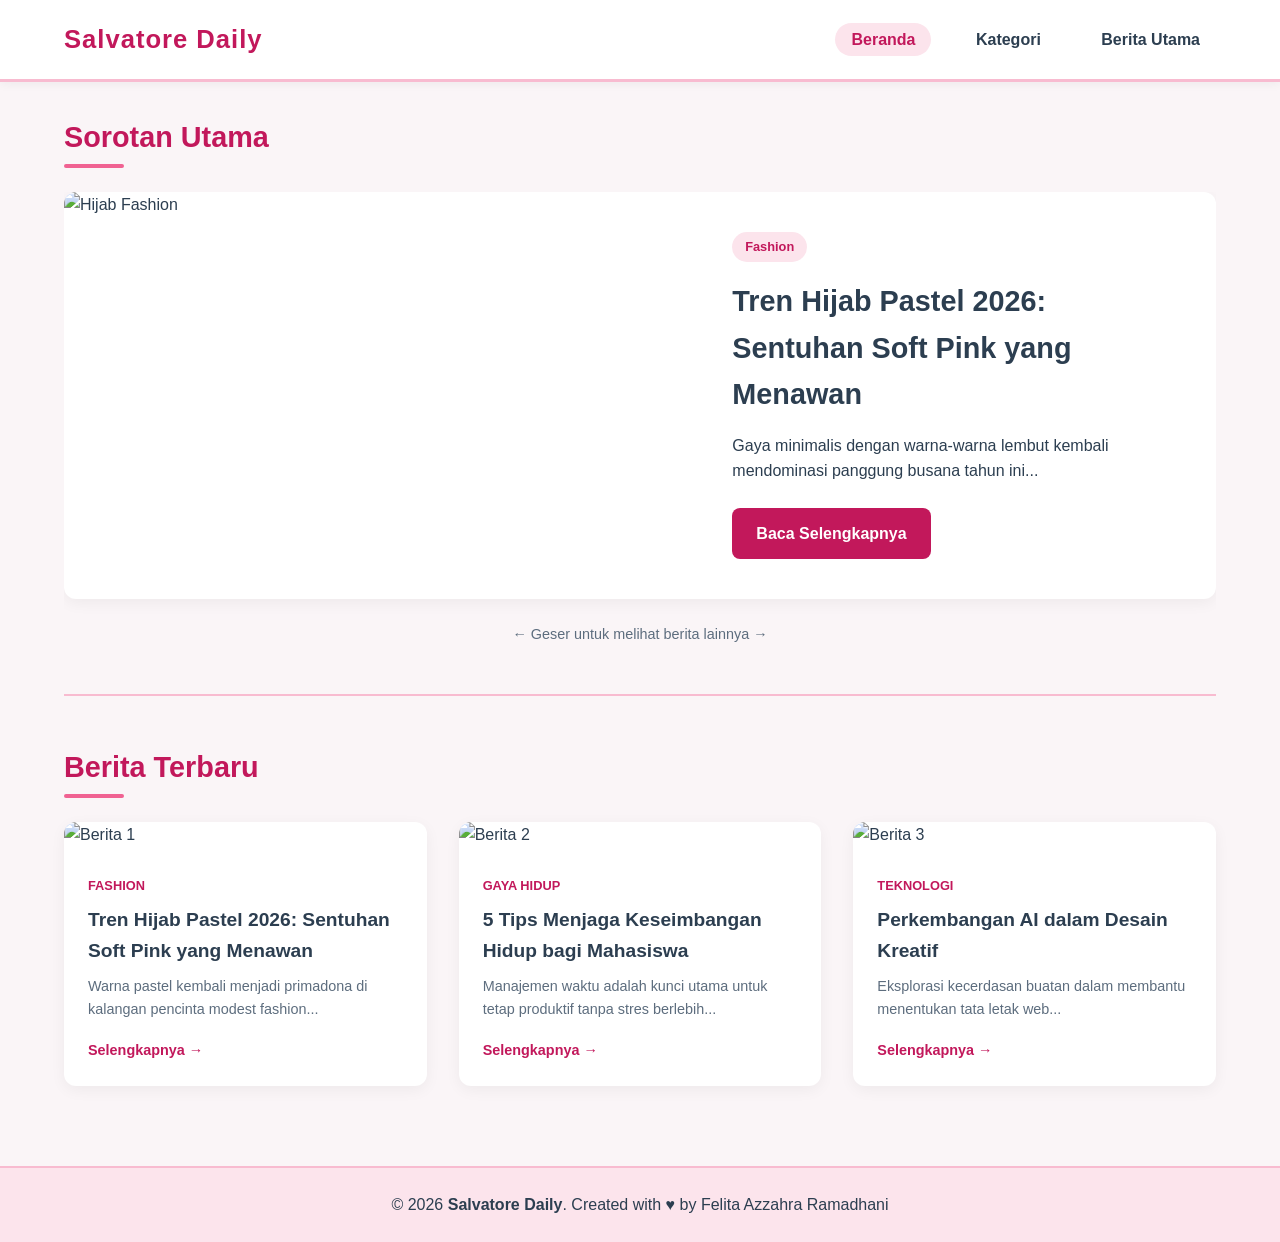
==== index.html @ 707fa386 "Initial commit Salvatore Daily" ====
<!DOCTYPE html>
<html lang="id">
<head>
    <meta charset="UTF-8">
    <meta name="viewport" content="width=device-width, initial-scale=1.0">
    <title>Salvatore Daily - Berita Terkini & Informatif</title>
    <link rel="stylesheet" href="css/style.css">
</head>
<body>

    <header>
        <div class="logo">Salvatore Daily</div>
        <nav>
            <a href="index.html" class="active">Beranda</a>
            <a href="kategori.html">Kategori</a>
            <a href="detail.html">Berita Utama</a>
        </nav>
    </header>

    <main class="container">
        <section class="slider-container">
            <h2 class="section-title">Sorotan Utama</h2>
            <div class="news-slider">
                <div class="slide-card">
                    <img src="https://images.unsplash.com/photo-1513094735237-8f2714d57c13?q=80&w=800" alt="Hijab Fashion">
                    <div class="slide-info">
                        <span class="badge">Fashion</span>
                        <h3>Tren Hijab Pastel 2026: Sentuhan Soft Pink yang Menawan</h3>
                        <p>Gaya minimalis dengan warna-warna lembut kembali mendominasi panggung busana tahun ini...</p>
                        <a href="detail.html" class="btn-read">Baca Selengkapnya</a>
                    </div>
                </div>
                <div class="slide-card">
                    <img src="https://images.unsplash.com/photo-1490645935967-10de6ba17061?q=80&w=800" alt="Gaya Hidup">
                    <div class="slide-info">
                        <span class="badge">Gaya Hidup</span>
                        <h3>5 Tips Menjaga Keseimbangan Hidup bagi Mahasiswa Aktif</h3>
                        <p>Mengatur waktu kuliah dan hobi memang menantang, simak tips praktisnya di sini...</p>
                        <a href="detail.html" class="btn-read">Baca Selengkapnya</a>
                    </div>
                </div>
                <div class="slide-card">
                    <img src="https://images.unsplash.com/photo-1516321318423-f06f85e504b3?q=80&w=800" alt="Teknologi">
                    <div class="slide-info">
                        <span class="badge">Teknologi</span>
                        <h3>Perkembangan AI yang Semakin Mempermudah Desainer UI/UX</h3>
                        <p>Bagaimana teknologi masa kini membantu mempermudah pemilihan palet warna estetis...</p>
                        <a href="detail.html" class="btn-read">Baca Selengkapnya</a>
                    </div>
                </div>
            </div>
            <div class="slider-instruction">← Geser untuk melihat berita lainnya →</div>
        </section>

        <hr class="divider">

        <section class="latest-news">
            <h2 class="section-title">Berita Terbaru</h2>
            <div class="news-grid">
                <div class="news-card">
                    <img src="https://images.unsplash.com/photo-1513094735237-8f2714d57c13?q=80&w=500" alt="Berita 1">
                    <div class="card-body">
                        <span class="card-badge">Fashion</span>
                        <h4>Tren Hijab Pastel 2026: Sentuhan Soft Pink yang Menawan</h4>
                        <p>Warna pastel kembali menjadi primadona di kalangan pencinta modest fashion...</p>
                        <a href="detail.html" class="card-link">Selengkapnya →</a>
                    </div>
                </div>
                <div class="news-card">
                    <img src="https://images.unsplash.com/photo-1490645935967-10de6ba17061?q=80&w=500" alt="Berita 2">
                    <div class="card-body">
                        <span class="card-badge">Gaya Hidup</span>
                        <h4>5 Tips Menjaga Keseimbangan Hidup bagi Mahasiswa</h4>
                        <p>Manajemen waktu adalah kunci utama untuk tetap produktif tanpa stres berlebih...</p>
                        <a href="detail.html" class="card-link">Selengkapnya →</a>
                    </div>
                </div>
                <div class="news-card">
                    <img src="https://images.unsplash.com/photo-1516321318423-f06f85e504b3?q=80&w=500" alt="Berita 3">
                    <div class="card-body">
                        <span class="card-badge">Teknologi</span>
                        <h4>Perkembangan AI dalam Desain Kreatif</h4>
                        <p>Eksplorasi kecerdasan buatan dalam membantu menentukan tata letak web...</p>
                        <a href="detail.html" class="card-link">Selengkapnya →</a>
                    </div>
                </div>
            </div>
        </section>
    </main>

    <footer>
        <p>&copy; 2026 <strong>Salvatore Daily</strong>. Created with ♥ by Felita Azzahra Ramadhani</p>
    </footer>

</body>
</html>
---- css/style.css ----
/* --- Root Variables & Reset --- */
:root {
    --pink-light: #FCE4EC;
    --pink-medium: #F8BBD0;
    --pink-dark: #F06292;
    --pink-deep: #C2185B;
    --text-dark: #2C3E50;
    --text-muted: #5D6D7E;
    --white: #FFFFFF;
    --transition: all 0.3s ease;
}

* {
    margin: 0;
    padding: 0;
    box-sizing: border-box;
}

body {
    font-family: 'Segoe UI', Tahoma, Geneva, Verdana, sans-serif;
    color: var(--text-dark);
    background-color: #FAF5F7;
    line-height: 1.6;
}

/* --- Header & Nav --- */
header {
    background-color: var(--white);
    padding: 1.2rem 5%;
    display: flex;
    justify-content: space-between;
    align-items: center;
    border-bottom: 3px solid var(--pink-medium);
    position: sticky;
    top: 0;
    z-index: 1000;
    box-shadow: 0 2px 10px rgba(0,0,0,0.05);
}

.logo {
    font-size: 1.6rem;
    font-weight: 800;
    color: var(--pink-deep);
    letter-spacing: 1px;
}

nav a {
    text-decoration: none;
    color: var(--text-dark);
    font-weight: 600;
    margin-left: 1.5rem;
    padding: 0.5rem 1rem;
    border-radius: 20px;
    transition: var(--transition);
}

nav a:hover, nav a.active {
    background-color: var(--pink-light);
    color: var(--pink-deep);
}

/* --- Layout Container --- */
.container {
    width: 90%;
    max-width: 1200px;
    margin: 0 auto;
    padding: 2rem 0;
}

.section-title {
    font-size: 1.8rem;
    color: var(--pink-deep);
    margin-bottom: 1.5rem;
    position: relative;
    padding-bottom: 0.5rem;
}

.section-title::after {
    content: '';
    position: absolute;
    bottom: 0;
    left: 0;
    width: 60px;
    height: 4px;
    background-color: var(--pink-dark);
    border-radius: 2px;
}

hr.divider {
    border: none;
    height: 2px;
    background-color: var(--pink-medium);
    margin: 3rem 0;
}

/* --- News Slider (Scroll Snap - Bisa Digeser) --- */
.slider-container {
    margin-bottom: 1.5rem;
}

.news-slider {
    display: flex;
    gap: 1.5rem;
    overflow-x: auto;
    scroll-snap-type: x mandatory;
    scroll-behavior: smooth;
    padding-bottom: 1rem;
}

/* Menyembunyikan default scrollbar di browser modern */
.news-slider::-webkit-scrollbar {
    height: 8px;
}
.news-slider::-webkit-scrollbar-track {
    background: var(--pink-light);
    border-radius: 10px;
}
.news-slider::-webkit-scrollbar-thumb {
    background: var(--pink-dark);
    border-radius: 10px;
}

.slide-card {
    flex: 0 0 100%;
    scroll-snap-align: start;
    background-color: var(--white);
    border-radius: 12px;
    overflow: hidden;
    box-shadow: 0 4px 15px rgba(0,0,0,0.05);
    display: grid;
    grid-template-columns: 1.2fr 1fr;
}

@media (max-width: 768px) {
    .slide-card {
        grid-template-columns: 1fr;
    }
}

.slide-card img {
    width: 100%;
    height: 100%;
    object-fit: cover;
    min-height: 250px;
}

.slide-info {
    padding: 2.5rem;
    display: flex;
    flex-direction: column;
    justify-content: center;
}

.slide-info h3 {
    font-size: 1.8rem;
    margin: 1rem 0;
    color: var(--text-dark);
}

.badge {
    background-color: var(--pink-light);
    color: var(--pink-deep);
    padding: 0.3rem 0.8rem;
    border-radius: 20px;
    font-size: 0.8rem;
    font-weight: bold;
    align-self: flex-start;
}

.btn-read {
    margin-top: 1.5rem;
    padding: 0.8rem 1.5rem;
    background-color: var(--pink-deep);
    color: var(--white);
    text-decoration: none;
    font-weight: bold;
    border-radius: 8px;
    align-self: flex-start;
    transition: var(--transition);
}

.btn-read:hover {
    background-color: var(--pink-dark);
    transform: translateY(-2px);
}

.slider-instruction {
    text-align: center;
    color: var(--text-muted);
    font-size: 0.9rem;
    margin-top: 0.5rem;
}

/* --- News Grid --- */
.news-grid {
    display: grid;
    grid-template-columns: repeat(auto-fit, minmax(300px, 1fr));
    gap: 2rem;
}

.news-card {
    background-color: var(--white);
    border-radius: 12px;
    overflow: hidden;
    box-shadow: 0 4px 15px rgba(0,0,0,0.05);
    transition: var(--transition);
}

.news-card:hover {
    transform: translateY(-5px);
    box-shadow: 0 8px 25px rgba(240, 98, 146, 0.2);
}

.news-card img {
    width: 100%;
    height: 200px;
    object-fit: cover;
}

.card-body {
    padding: 1.5rem;
}

.card-badge {
    color: var(--pink-deep);
    font-weight: bold;
    font-size: 0.8rem;
    text-transform: uppercase;
}

.card-body h4 {
    margin: 0.5rem 0;
    font-size: 1.2rem;
    color: var(--text-dark);
}

.card-body p {
    color: var(--text-muted);
    font-size: 0.9rem;
    margin-bottom: 1rem;
}

.card-link {
    text-decoration: none;
    color: var(--pink-deep);
    font-weight: bold;
    font-size: 0.9rem;
}

/* --- Category Page Grid --- */
.category-grid {
    display: grid;
    grid-template-columns: repeat(auto-fit, minmax(300px, 1fr));
    gap: 2rem;
    margin-top: 1rem;
}

.category-card {
    background-size: cover;
    background-position: center;
    height: 250px;
    border-radius: 12px;
    padding: 2rem;
    display: flex;
    flex-direction: column;
    justify-content: flex-end;
    color: #1A0D10;
    box-shadow: 0 4px 15px rgba(0,0,0,0.1);
}

.category-card h3 {
    font-size: 1.6rem;
    margin-bottom: 0.5rem;
    font-weight: 800;
}

.category-card p {
    font-size: 0.95rem;
    margin-bottom: 1rem;
    font-weight: 500;
}

.btn-cat {
    padding: 0.5rem 1.2rem;
    background-color: var(--pink-deep);
    color: var(--white);
    text-decoration: none;
    border-radius: 20px;
    font-size: 0.85rem;
    font-weight: bold;
    align-self: flex-start;
    transition: var(--transition);
}

.btn-cat:hover {
    background-color: var(--text-dark);
}

/* --- Detail Layout (Grid Samping) --- */
.detail-layout {
    display: grid;
    grid-template-columns: 2.5fr 1fr;
    gap: 3rem;
}

@media (max-width: 900px) {
    .detail-layout {
        grid-template-columns: 1fr;
    }
}

.main-article h1 {
    font-size: 2.5rem;
    margin: 0.8rem 0;
    line-height: 1.2;
}

.meta-author {
    color: var(--text-muted);
    font-size: 0.9rem;
    margin-bottom: 1.5rem;
}

.featured-image {
    width: 100%;
    border-radius: 12px;
    margin-bottom: 1.5rem;
}

.main-article p {
    font-size: 1.1rem;
    margin-bottom: 1.2rem;
    color: #34495E;
}

blockquote {
    border-left: 5px solid var(--pink-dark);
    padding-left: 1.5rem;
    font-style: italic;
    font-size: 1.2rem;
    color: var(--pink-deep);
    margin: 2rem 0;
    background-color: var(--pink-light);
    padding: 1rem 1.5rem;
    border-radius: 0 10px 10px 0;
}

/* --- Sidebar --- */
.sidebar {
    background-color: var(--white);
    padding: 1.5rem;
    border-radius: 12px;
    border: 1px solid var(--pink-medium);
    align-self: start;
}

.sidebar h3 {
    color: var(--pink-deep);
    margin-bottom: 1.2rem;
    border-bottom: 2px solid var(--pink-light);
    padding-bottom: 0.5rem;
}

.sidebar-item {
    display: flex;
    gap: 1rem;
    margin-bottom: 1.2rem;
}

.sidebar-item img {
    width: 65px;
    height: 65px;
    object-fit: cover;
    border-radius: 8px;
}

.sidebar-item h5 a {
    text-decoration: none;
    color: var(--text-dark);
    font-size: 0.95rem;
    transition: var(--transition);
}

.sidebar-item h5 a:hover {
    color: var(--pink-dark);
}

.sidebar-item span {
    font-size: 0.75rem;
    color: var(--pink-deep);
    font-weight: bold;
}

/* --- Footer --- */
footer {
    background-color: var(--pink-light);
    text-align: center;
    padding: 1.5rem;
    color: var(--text-dark);
    border-top: 2px solid var(--pink-medium);
    margin-top: 3rem;
}
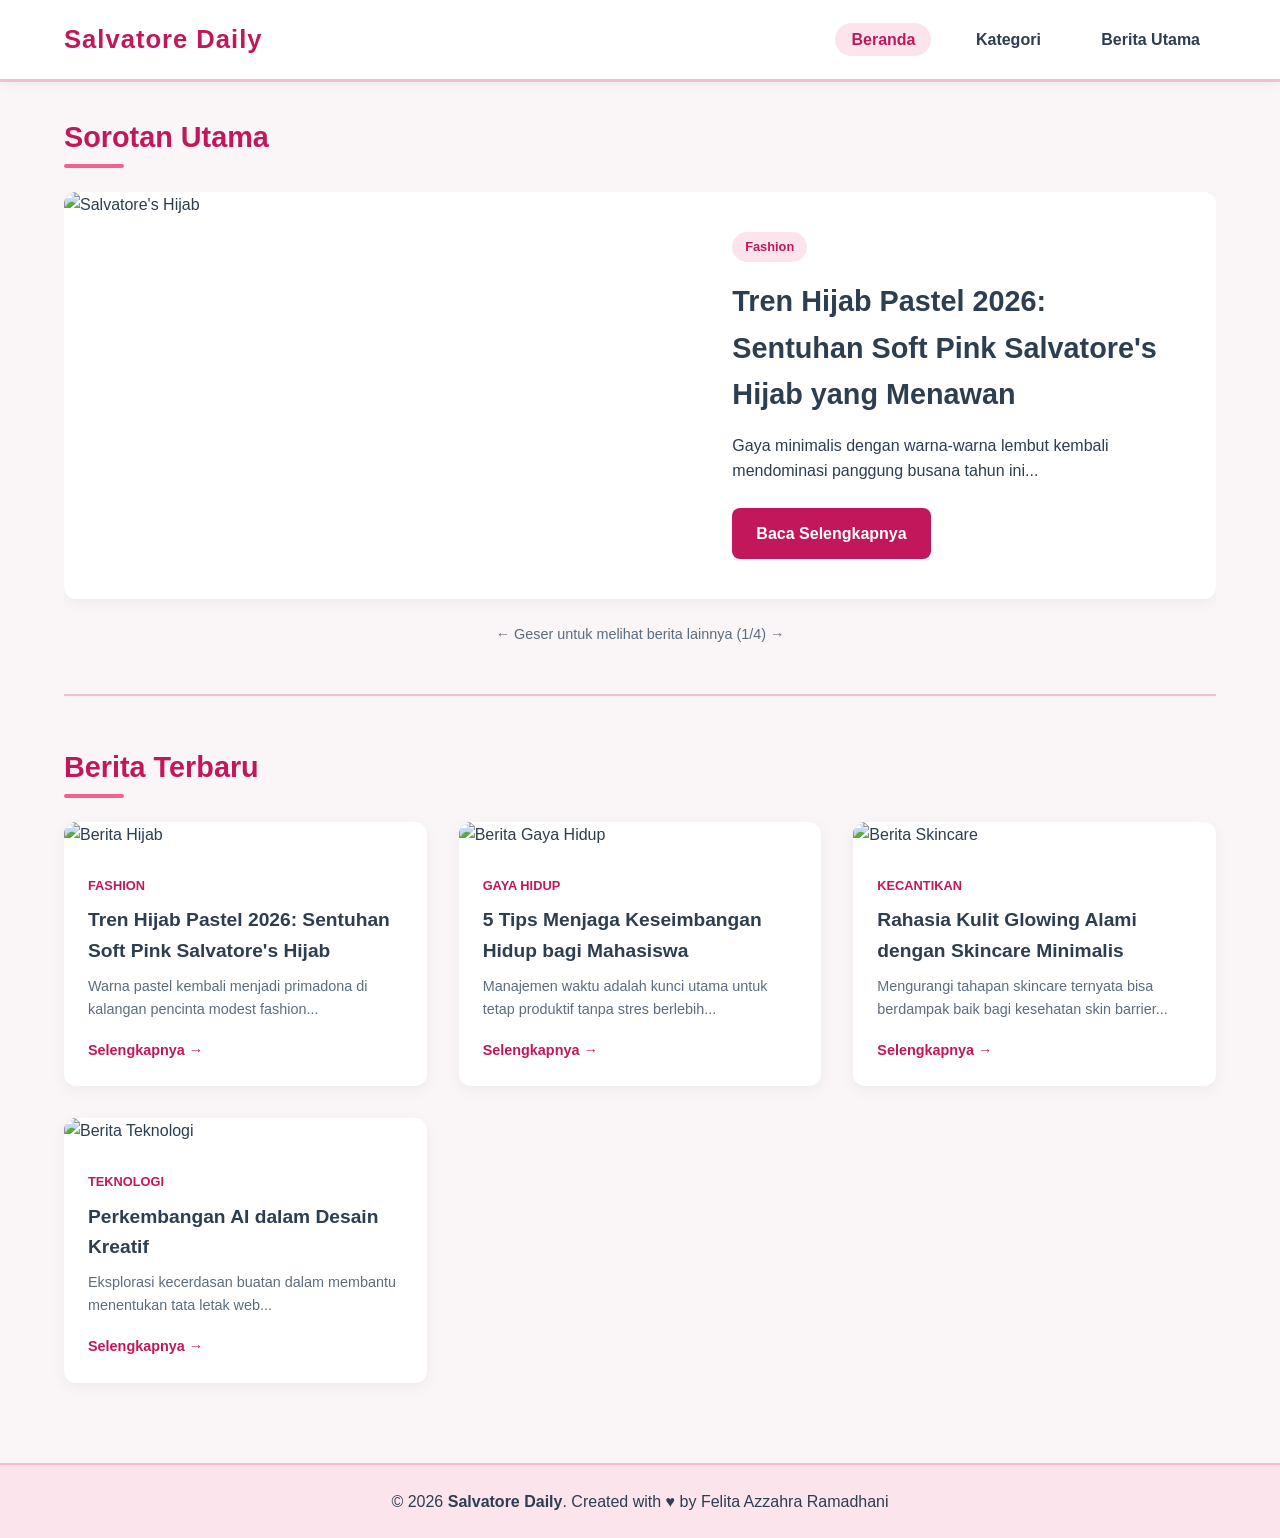
==== commit 41f558de: "Tambah berita keempat tentang skincare di slider dan grid" ====
--- a/index.html
+++ b/index.html
@@ -13,7 +13,7 @@
         <nav>
             <a href="index.html" class="active">Beranda</a>
             <a href="kategori.html">Kategori</a>
-            <a href="detail.html">Berita Utama</a>
+            <a href="detail-hijab.html">Berita Utama</a>
         </nav>
     </header>
 
@@ -22,12 +22,12 @@
             <h2 class="section-title">Sorotan Utama</h2>
             <div class="news-slider">
                 <div class="slide-card">
-                    <img src="https://images.unsplash.com/photo-1513094735237-8f2714d57c13?q=80&w=800" alt="Hijab Fashion">
+                    <img src="https://images.unsplash.com/photo-1573496359142-b8d87734a5a2?q=80&w=800" alt="Salvatore's Hijab">
                     <div class="slide-info">
                         <span class="badge">Fashion</span>
-                        <h3>Tren Hijab Pastel 2026: Sentuhan Soft Pink yang Menawan</h3>
+                        <h3>Tren Hijab Pastel 2026: Sentuhan Soft Pink Salvatore's Hijab yang Menawan</h3>
                         <p>Gaya minimalis dengan warna-warna lembut kembali mendominasi panggung busana tahun ini...</p>
-                        <a href="detail.html" class="btn-read">Baca Selengkapnya</a>
+                        <a href="detail-hijab.html" class="btn-read">Baca Selengkapnya</a>
                     </div>
                 </div>
                 <div class="slide-card">
@@ -36,7 +36,16 @@
                         <span class="badge">Gaya Hidup</span>
                         <h3>5 Tips Menjaga Keseimbangan Hidup bagi Mahasiswa Aktif</h3>
                         <p>Mengatur waktu kuliah dan hobi memang menantang, simak tips praktisnya di sini...</p>
-                        <a href="detail.html" class="btn-read">Baca Selengkapnya</a>
+                        <a href="detail-gaya-hidup.html" class="btn-read">Baca Selengkapnya</a>
+                    </div>
+                </div>
+                <div class="slide-card">
+                    <img src="https://images.unsplash.com/photo-1556228720-195a672e8a03?q=80&w=800" alt="Skincare">
+                    <div class="slide-info">
+                        <span class="badge">Kecantikan</span>
+                        <h3>Rahasia Kulit Glowing Alami dengan Skincare Minimalis</h3>
+                        <p>Dapatkan kulit sehat terhidrasi tanpa perlu puluhan tahapan produk yang rumit...</p>
+                        <a href="detail-skincare.html" class="btn-read">Baca Selengkapnya</a>
                     </div>
                 </div>
                 <div class="slide-card">
@@ -45,11 +54,11 @@
                         <span class="badge">Teknologi</span>
                         <h3>Perkembangan AI yang Semakin Mempermudah Desainer UI/UX</h3>
                         <p>Bagaimana teknologi masa kini membantu mempermudah pemilihan palet warna estetis...</p>
-                        <a href="detail.html" class="btn-read">Baca Selengkapnya</a>
+                        <a href="detail-teknologi.html" class="btn-read">Baca Selengkapnya</a>
                     </div>
                 </div>
             </div>
-            <div class="slider-instruction">← Geser untuk melihat berita lainnya →</div>
+            <div class="slider-instruction">← Geser untuk melihat berita lainnya (1/4) →</div>
         </section>
 
         <hr class="divider">
@@ -58,30 +67,39 @@
             <h2 class="section-title">Berita Terbaru</h2>
             <div class="news-grid">
                 <div class="news-card">
-                    <img src="https://images.unsplash.com/photo-1513094735237-8f2714d57c13?q=80&w=500" alt="Berita 1">
+                    <img src="https://images.unsplash.com/photo-1573496359142-b8d87734a5a2?q=80&w=500" alt="Berita Hijab">
                     <div class="card-body">
                         <span class="card-badge">Fashion</span>
-                        <h4>Tren Hijab Pastel 2026: Sentuhan Soft Pink yang Menawan</h4>
+                        <h4>Tren Hijab Pastel 2026: Sentuhan Soft Pink Salvatore's Hijab</h4>
                         <p>Warna pastel kembali menjadi primadona di kalangan pencinta modest fashion...</p>
-                        <a href="detail.html" class="card-link">Selengkapnya →</a>
+                        <a href="detail-hijab.html" class="card-link">Selengkapnya →</a>
                     </div>
                 </div>
                 <div class="news-card">
-                    <img src="https://images.unsplash.com/photo-1490645935967-10de6ba17061?q=80&w=500" alt="Berita 2">
+                    <img src="https://images.unsplash.com/photo-1490645935967-10de6ba17061?q=80&w=500" alt="Berita Gaya Hidup">
                     <div class="card-body">
                         <span class="card-badge">Gaya Hidup</span>
                         <h4>5 Tips Menjaga Keseimbangan Hidup bagi Mahasiswa</h4>
                         <p>Manajemen waktu adalah kunci utama untuk tetap produktif tanpa stres berlebih...</p>
-                        <a href="detail.html" class="card-link">Selengkapnya →</a>
+                        <a href="detail-gaya-hidup.html" class="card-link">Selengkapnya →</a>
                     </div>
                 </div>
                 <div class="news-card">
-                    <img src="https://images.unsplash.com/photo-1516321318423-f06f85e504b3?q=80&w=500" alt="Berita 3">
+                    <img src="https://images.unsplash.com/photo-1556228720-195a672e8a03?q=80&w=500" alt="Berita Skincare">
+                    <div class="card-body">
+                        <span class="card-badge">Kecantikan</span>
+                        <h4>Rahasia Kulit Glowing Alami dengan Skincare Minimalis</h4>
+                        <p>Mengurangi tahapan skincare ternyata bisa berdampak baik bagi kesehatan skin barrier...</p>
+                        <a href="detail-skincare.html" class="card-link">Selengkapnya →</a>
+                    </div>
+                </div>
+                <div class="news-card">
+                    <img src="https://images.unsplash.com/photo-1516321318423-f06f85e504b3?q=80&w=500" alt="Berita Teknologi">
                     <div class="card-body">
                         <span class="card-badge">Teknologi</span>
                         <h4>Perkembangan AI dalam Desain Kreatif</h4>
                         <p>Eksplorasi kecerdasan buatan dalam membantu menentukan tata letak web...</p>
-                        <a href="detail.html" class="card-link">Selengkapnya →</a>
+                        <a href="detail-teknologi.html" class="card-link">Selengkapnya →</a>
                     </div>
                 </div>
             </div>
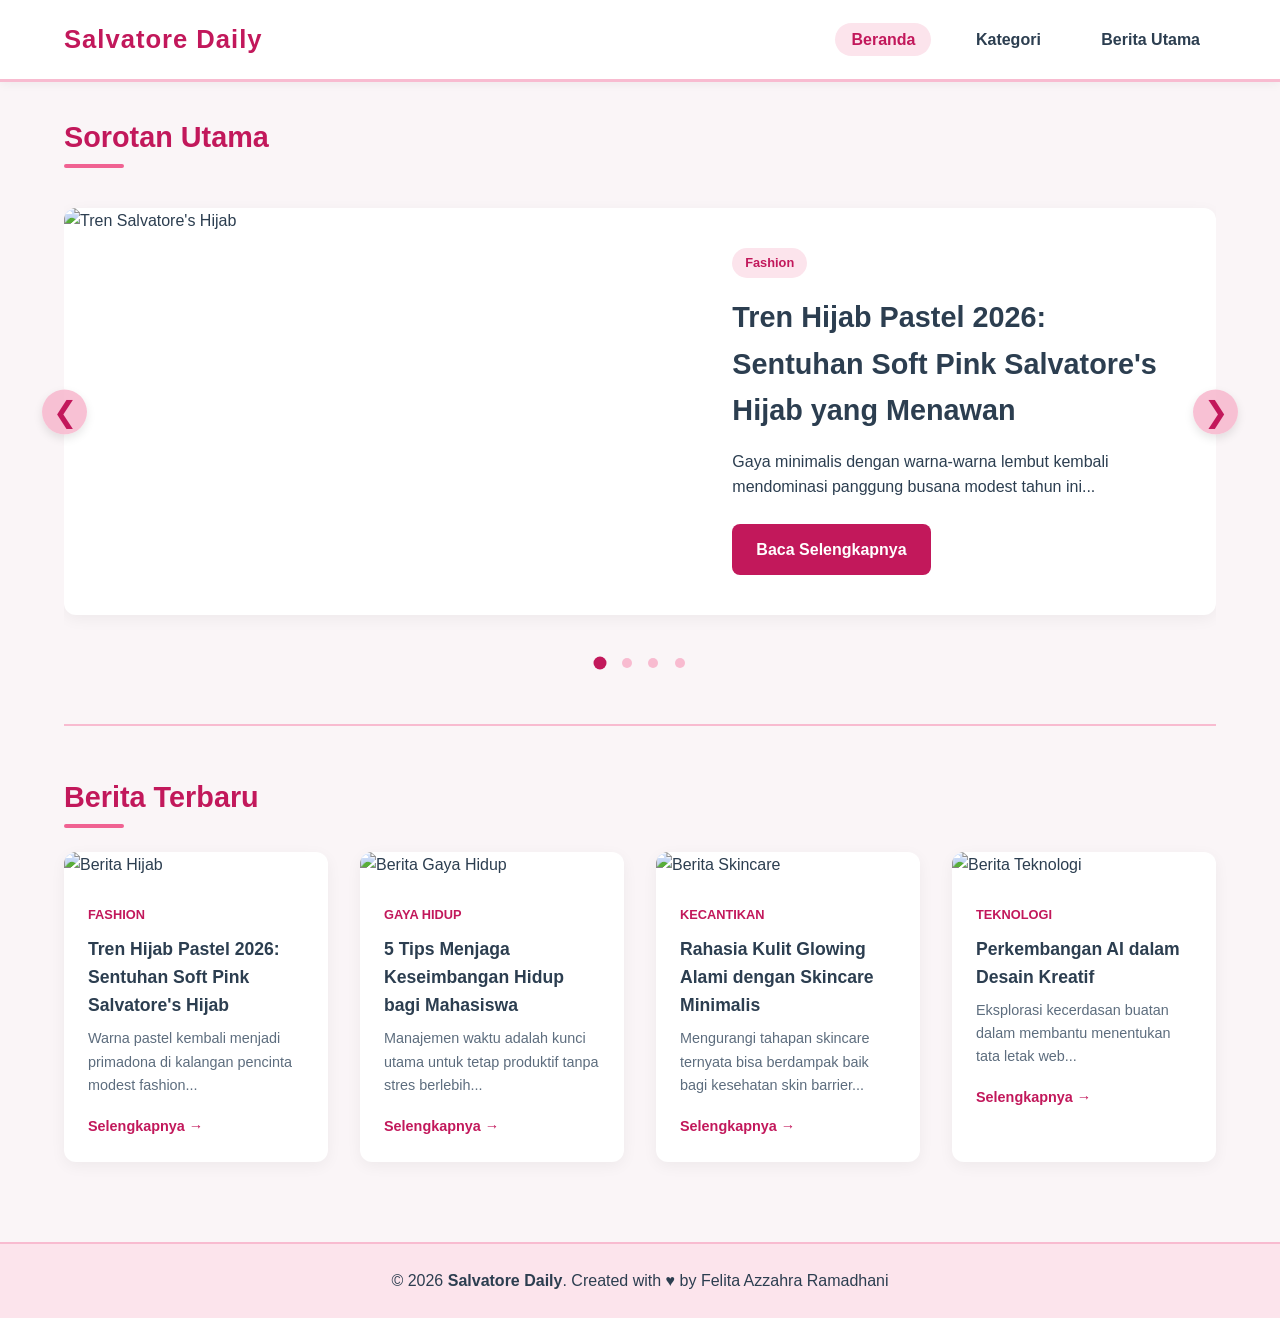
==== commit ba90ae29: "Full update: Foto model hijab estetik dan slider fungsional" ====
--- a/index.html
+++ b/index.html
@@ -20,45 +20,58 @@
     <main class="container">
         <section class="slider-container">
             <h2 class="section-title">Sorotan Utama</h2>
-            <div class="news-slider">
-                <div class="slide-card">
-                    <img src="https://images.unsplash.com/photo-1573496359142-b8d87734a5a2?q=80&w=800" alt="Salvatore's Hijab">
-                    <div class="slide-info">
-                        <span class="badge">Fashion</span>
-                        <h3>Tren Hijab Pastel 2026: Sentuhan Soft Pink Salvatore's Hijab yang Menawan</h3>
-                        <p>Gaya minimalis dengan warna-warna lembut kembali mendominasi panggung busana tahun ini...</p>
-                        <a href="detail-hijab.html" class="btn-read">Baca Selengkapnya</a>
+            
+            <div class="slider-wrapper">
+                <button class="slider-btn prev-btn" id="prevBtn">&#10094;</button>
+                
+                <div class="news-slider" id="newsSlider">
+                    <div class="slide-card">
+                        <img src="https://images.unsplash.com/photo-1608731177174-897db674d812?q=80&w=800" alt="Tren Salvatore's Hijab">
+                        <div class="slide-info">
+                            <span class="badge">Fashion</span>
+                            <h3>Tren Hijab Pastel 2026: Sentuhan Soft Pink Salvatore's Hijab yang Menawan</h3>
+                            <p>Gaya minimalis dengan warna-warna lembut kembali mendominasi panggung busana modest tahun ini...</p>
+                            <a href="detail-hijab.html" class="btn-read">Baca Selengkapnya</a>
+                        </div>
+                    </div>
+                    <div class="slide-card">
+                        <img src="https://images.unsplash.com/photo-1490645935967-10de6ba17061?q=80&w=800" alt="Gaya Hidup">
+                        <div class="slide-info">
+                            <span class="badge">Gaya Hidup</span>
+                            <h3>5 Tips Menjaga Keseimbangan Hidup bagi Mahasiswa Aktif</h3>
+                            <p>Mengatur waktu kuliah dan hobi memang menantang, simak tips praktisnya di sini...</p>
+                            <a href="detail-gaya-hidup.html" class="btn-read">Baca Selengkapnya</a>
+                        </div>
+                    </div>
+                    <div class="slide-card">
+                        <img src="https://images.unsplash.com/photo-1556228720-195a672e8a03?q=80&w=800" alt="Skincare">
+                        <div class="slide-info">
+                            <span class="badge">Kecantikan</span>
+                            <h3>Rahasia Kulit Glowing Alami dengan Skincare Minimalis</h3>
+                            <p>Dapatkan kulit sehat terhidrasi tanpa perlu puluhan tahapan produk yang rumit...</p>
+                            <a href="detail-skincare.html" class="btn-read">Baca Selengkapnya</a>
+                        </div>
+                    </div>
+                    <div class="slide-card">
+                        <img src="https://images.unsplash.com/photo-1516321318423-f06f85e504b3?q=80&w=800" alt="Teknologi">
+                        <div class="slide-info">
+                            <span class="badge">Teknologi</span>
+                            <h3>Perkembangan AI yang Semakin Mempermudah Desainer UI/UX</h3>
+                            <p>Bagaimana teknologi masa kini membantu mempermudah pemilihan palet warna estetis...</p>
+                            <a href="detail-teknologi.html" class="btn-read">Baca Selengkapnya</a>
+                        </div>
                     </div>
                 </div>
-                <div class="slide-card">
-                    <img src="https://images.unsplash.com/photo-1490645935967-10de6ba17061?q=80&w=800" alt="Gaya Hidup">
-                    <div class="slide-info">
-                        <span class="badge">Gaya Hidup</span>
-                        <h3>5 Tips Menjaga Keseimbangan Hidup bagi Mahasiswa Aktif</h3>
-                        <p>Mengatur waktu kuliah dan hobi memang menantang, simak tips praktisnya di sini...</p>
-                        <a href="detail-gaya-hidup.html" class="btn-read">Baca Selengkapnya</a>
-                    </div>
-                </div>
-                <div class="slide-card">
-                    <img src="https://images.unsplash.com/photo-1556228720-195a672e8a03?q=80&w=800" alt="Skincare">
-                    <div class="slide-info">
-                        <span class="badge">Kecantikan</span>
-                        <h3>Rahasia Kulit Glowing Alami dengan Skincare Minimalis</h3>
-                        <p>Dapatkan kulit sehat terhidrasi tanpa perlu puluhan tahapan produk yang rumit...</p>
-                        <a href="detail-skincare.html" class="btn-read">Baca Selengkapnya</a>
-                    </div>
-                </div>
-                <div class="slide-card">
-                    <img src="https://images.unsplash.com/photo-1516321318423-f06f85e504b3?q=80&w=800" alt="Teknologi">
-                    <div class="slide-info">
-                        <span class="badge">Teknologi</span>
-                        <h3>Perkembangan AI yang Semakin Mempermudah Desainer UI/UX</h3>
-                        <p>Bagaimana teknologi masa kini membantu mempermudah pemilihan palet warna estetis...</p>
-                        <a href="detail-teknologi.html" class="btn-read">Baca Selengkapnya</a>
-                    </div>
-                </div>
+                
+                <button class="slider-btn next-btn" id="nextBtn">&#10095;</button>
             </div>
-            <div class="slider-instruction">← Geser untuk melihat berita lainnya (1/4) →</div>
+
+            <div class="slider-dots">
+                <span class="dot active" data-index="0"></span>
+                <span class="dot" data-index="1"></span>
+                <span class="dot" data-index="2"></span>
+                <span class="dot" data-index="3"></span>
+            </div>
         </section>
 
         <hr class="divider">
@@ -67,7 +80,7 @@
             <h2 class="section-title">Berita Terbaru</h2>
             <div class="news-grid">
                 <div class="news-card">
-                    <img src="https://images.unsplash.com/photo-1573496359142-b8d87734a5a2?q=80&w=500" alt="Berita Hijab">
+                    <img src="https://images.unsplash.com/photo-1608731177174-897db674d812?q=80&w=500" alt="Berita Hijab">
                     <div class="card-body">
                         <span class="card-badge">Fashion</span>
                         <h4>Tren Hijab Pastel 2026: Sentuhan Soft Pink Salvatore's Hijab</h4>
@@ -110,5 +123,62 @@
         <p>&copy; 2026 <strong>Salvatore Daily</strong>. Created with ♥ by Felita Azzahra Ramadhani</p>
     </footer>
 
+    <script>
+        const slider = document.getElementById('newsSlider');
+        const prevBtn = document.getElementById('prevBtn');
+        const nextBtn = document.getElementById('nextBtn');
+        const dots = document.querySelectorAll('.dot');
+
+        let currentIndex = 0;
+
+        function updateDots() {
+            dots.forEach((dot, index) => {
+                if (index === currentIndex) {
+                    dot.classList.add('active');
+                } else {
+                    dot.classList.remove('active');
+                }
+            });
+        }
+
+        function scrollToSlide(index) {
+            const slideWidth = slider.querySelector('.slide-card').clientWidth + 24; 
+            slider.scrollTo({
+                left: slideWidth * index,
+                behavior: 'smooth'
+            });
+            currentIndex = index;
+            updateDots();
+        }
+
+        nextBtn.addEventListener('click', () => {
+            if (currentIndex < dots.length - 1) {
+                scrollToSlide(currentIndex + 1);
+            } else {
+                scrollToSlide(0); 
+            }
+        });
+
+        prevBtn.addEventListener('click', () => {
+            if (currentIndex > 0) {
+                scrollToSlide(currentIndex - 1);
+            } else {
+                scrollToSlide(dots.length - 1); 
+            }
+        });
+
+        dots.forEach((dot, index) => {
+            dot.addEventListener('click', () => {
+                scrollToSlide(index);
+            });
+        });
+
+        slider.addEventListener('scroll', () => {
+            const slideWidth = slider.querySelector('.slide-card').clientWidth + 24;
+            const scrollPosition = slider.scrollLeft;
+            currentIndex = Math.round(scrollPosition / slideWidth);
+            updateDots();
+        });
+    </script>
 </body>
 </html>
--- a/css/style.css
+++ b/css/style.css
@@ -93,9 +93,15 @@
     margin: 3rem 0;
 }
 
-/* --- News Slider (Scroll Snap - Bisa Digeser) --- */
+/* --- News Slider Navigation (Panah & Dots) --- */
 .slider-container {
     margin-bottom: 1.5rem;
+}
+
+.slider-wrapper {
+    position: relative;
+    display: flex;
+    align-items: center;
 }
 
 .news-slider {
@@ -104,20 +110,13 @@
     overflow-x: auto;
     scroll-snap-type: x mandatory;
     scroll-behavior: smooth;
-    padding-bottom: 1rem;
-}
-
-/* Menyembunyikan default scrollbar di browser modern */
+    padding: 1rem 0;
+    scrollbar-width: none; /* Sembunyikan scrollbar di Firefox */
+    width: 100%;
+}
+
 .news-slider::-webkit-scrollbar {
-    height: 8px;
-}
-.news-slider::-webkit-scrollbar-track {
-    background: var(--pink-light);
-    border-radius: 10px;
-}
-.news-slider::-webkit-scrollbar-thumb {
-    background: var(--pink-dark);
-    border-radius: 10px;
+    display: none; /* Sembunyikan scrollbar di Chrome/Safari */
 }
 
 .slide-card {
@@ -141,7 +140,8 @@
     width: 100%;
     height: 100%;
     object-fit: cover;
-    min-height: 250px;
+    min-height: 300px;
+    max-height: 400px;
 }
 
 .slide-info {
@@ -184,17 +184,67 @@
     transform: translateY(-2px);
 }
 
-.slider-instruction {
+/* Style Tombol Panah Kiri Kanan */
+.slider-btn {
+    position: absolute;
+    top: 50%;
+    transform: translateY(-50%);
+    background-color: rgba(248, 187, 208, 0.9);
+    color: var(--pink-deep);
+    border: none;
+    font-size: 1.8rem;
+    width: 45px;
+    height: 45px;
+    cursor: pointer;
+    border-radius: 50%;
+    z-index: 10;
+    transition: var(--transition);
+    display: flex;
+    align-items: center;
+    justify-content: center;
+    box-shadow: 0 4px 10px rgba(0,0,0,0.1);
+}
+
+.slider-btn:hover {
+    background-color: var(--pink-deep);
+    color: var(--white);
+}
+
+.prev-btn { left: -22px; }
+.next-btn { right: -22px; }
+
+@media (max-width: 900px) {
+    .slider-btn {
+        display: none; /* Sembunyikan panah di HP agar tidak mengganggu layout */
+    }
+}
+
+/* Style Titik-titik Navigasi (Dots) */
+.slider-dots {
     text-align: center;
-    color: var(--text-muted);
-    font-size: 0.9rem;
-    margin-top: 0.5rem;
+    margin-top: 1.2rem;
+}
+
+.dot {
+    height: 10px;
+    width: 10px;
+    margin: 0 6px;
+    background-color: var(--pink-medium);
+    border-radius: 50%;
+    display: inline-block;
+    cursor: pointer;
+    transition: var(--transition);
+}
+
+.dot.active, .dot:hover {
+    background-color: var(--pink-deep);
+    transform: scale(1.3);
 }
 
 /* --- News Grid --- */
 .news-grid {
     display: grid;
-    grid-template-columns: repeat(auto-fit, minmax(300px, 1fr));
+    grid-template-columns: repeat(auto-fit, minmax(260px, 1fr));
     gap: 2rem;
 }
 
@@ -230,7 +280,7 @@
 
 .card-body h4 {
     margin: 0.5rem 0;
-    font-size: 1.2rem;
+    font-size: 1.1rem;
     color: var(--text-dark);
 }
 
@@ -310,9 +360,9 @@
 }
 
 .main-article h1 {
-    font-size: 2.5rem;
+    font-size: 2.2rem;
     margin: 0.8rem 0;
-    line-height: 1.2;
+    line-height: 1.3;
 }
 
 .meta-author {
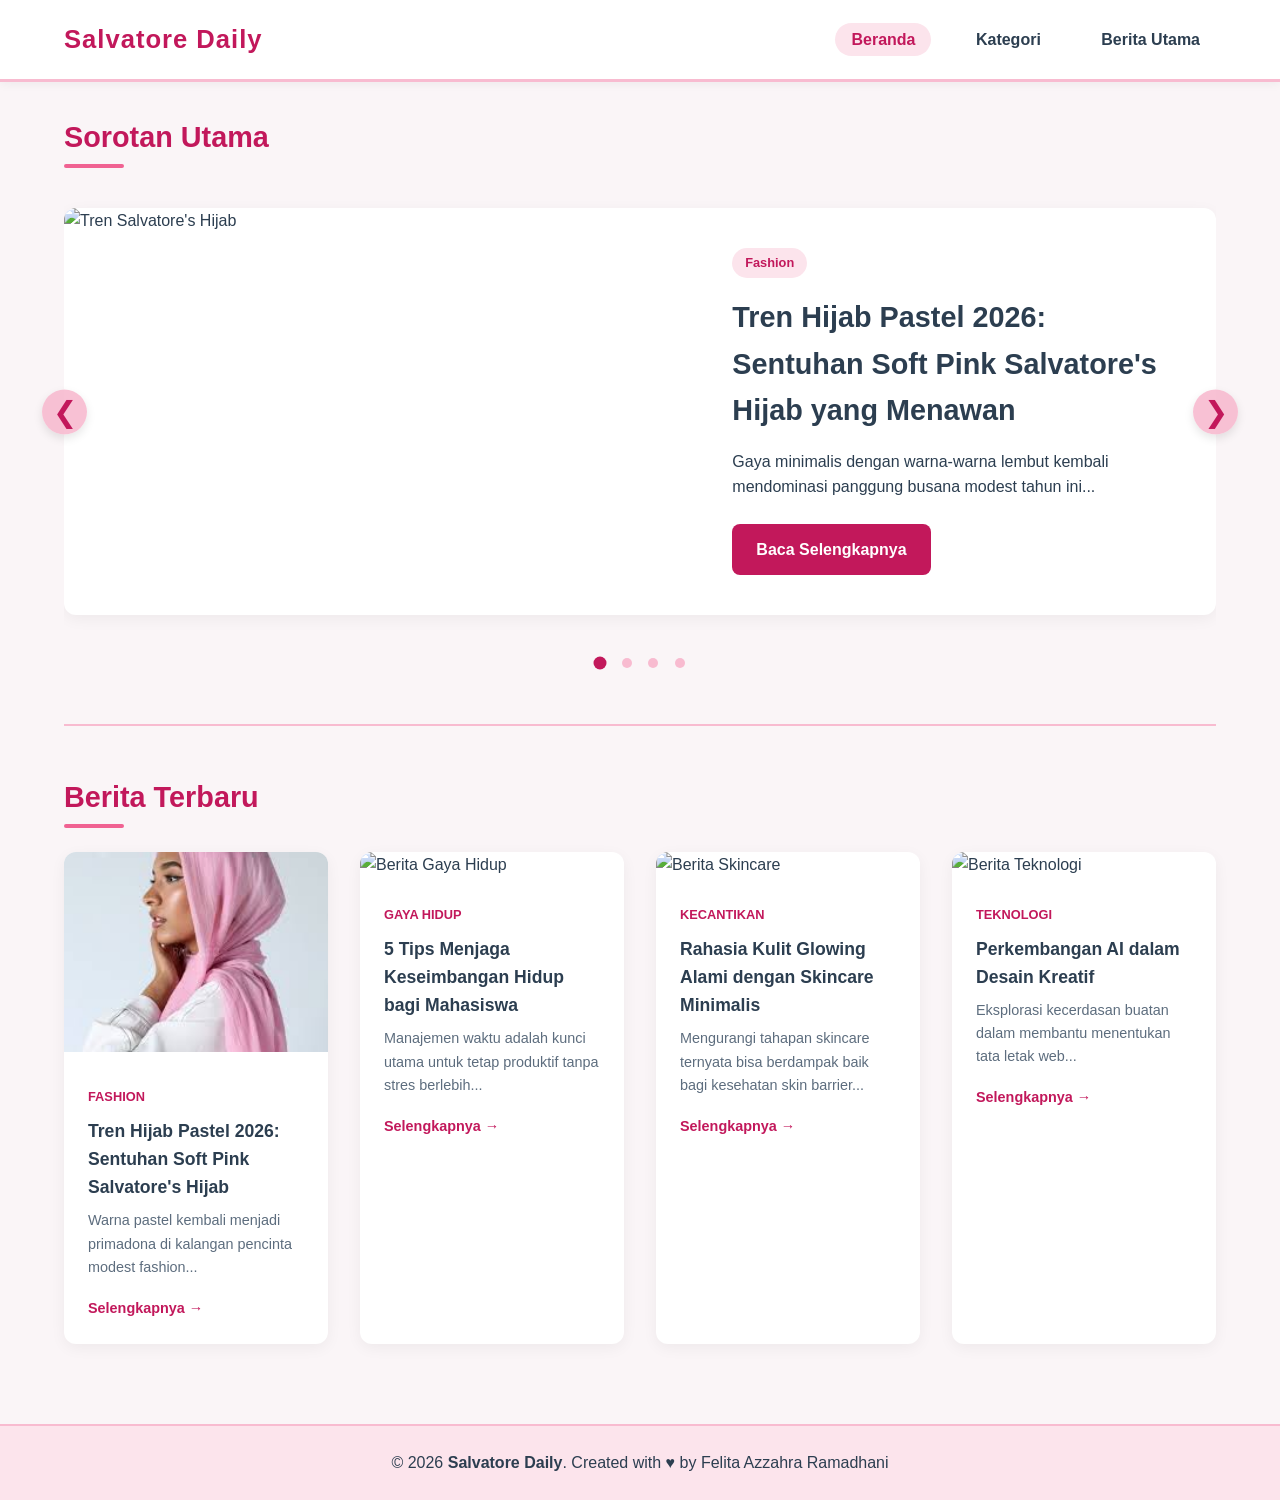
==== commit 42510077: "Fix broken image dengan menyimpan gambar hijab secara lokal" ====
--- a/index.html
+++ b/index.html
@@ -80,7 +80,7 @@
             <h2 class="section-title">Berita Terbaru</h2>
             <div class="news-grid">
                 <div class="news-card">
-                    <img src="https://images.unsplash.com/photo-1608731177174-897db674d812?q=80&w=500" alt="Berita Hijab">
+                    <img src="images/fotohijab.png" alt="Tren Salvatore's Hijab">
                     <div class="card-body">
                         <span class="card-badge">Fashion</span>
                         <h4>Tren Hijab Pastel 2026: Sentuhan Soft Pink Salvatore's Hijab</h4>
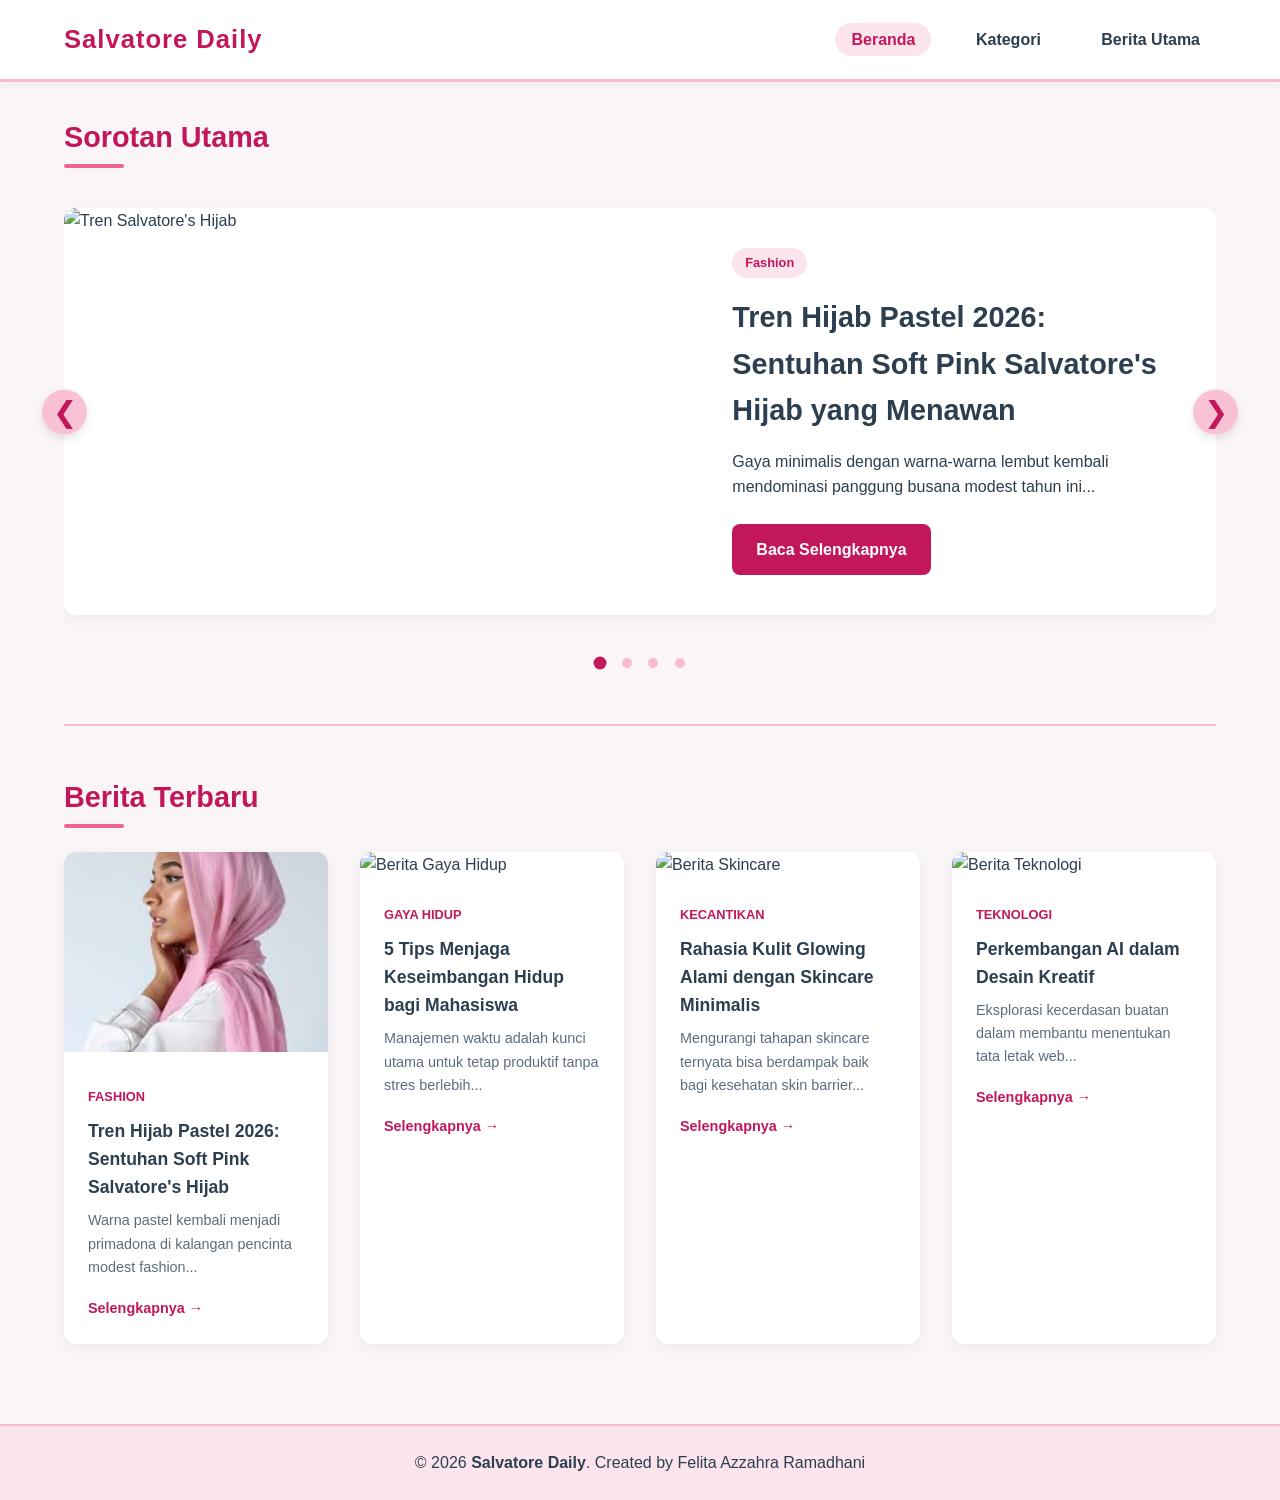
==== commit b035ef5a: "Rapikan duplikasi gambar di card hijab" ====
--- a/index.html
+++ b/index.html
@@ -120,7 +120,7 @@
     </main>
 
     <footer>
-        <p>&copy; 2026 <strong>Salvatore Daily</strong>. Created with ♥ by Felita Azzahra Ramadhani</p>
+        <p>&copy; 2026 <strong>Salvatore Daily</strong>. Created by Felita Azzahra Ramadhani</p>
     </footer>
 
     <script>
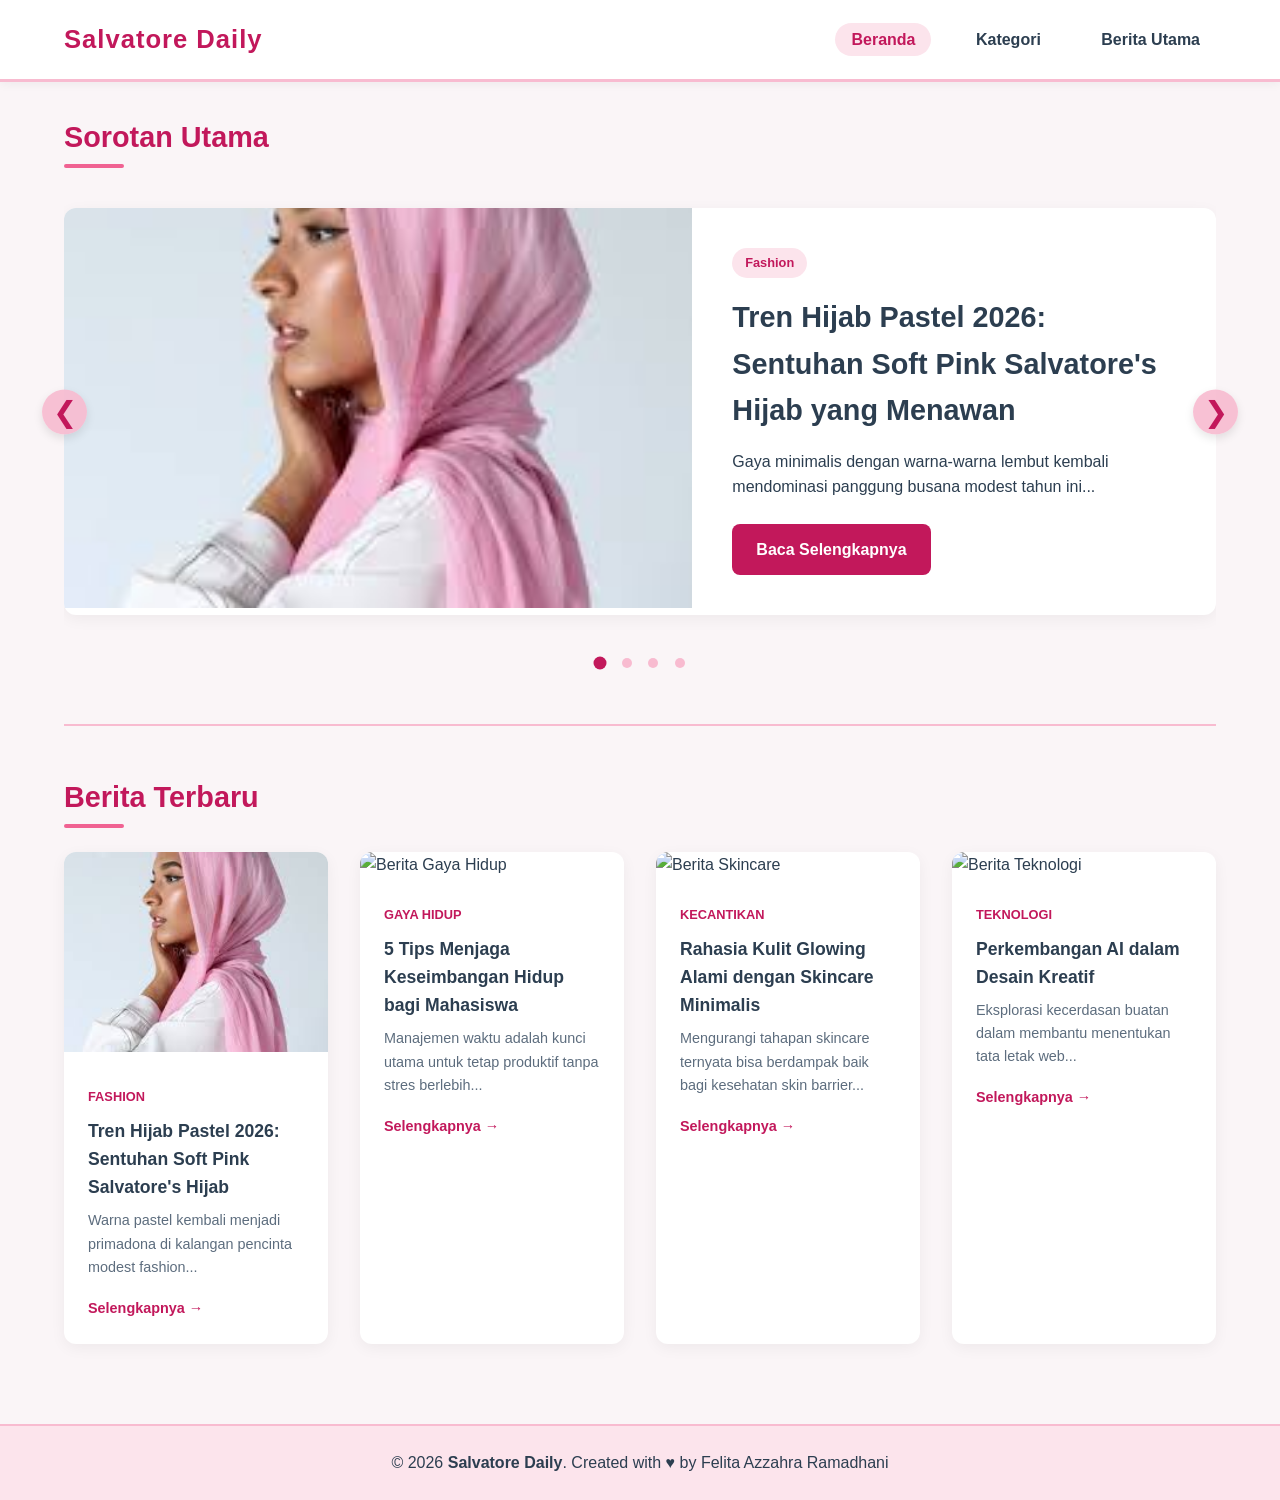
==== commit 3ac03e3b: "Update full code dengan file fotohijab.png lokal" ====
--- a/index.html
+++ b/index.html
@@ -26,7 +26,7 @@
                 
                 <div class="news-slider" id="newsSlider">
                     <div class="slide-card">
-                        <img src="https://images.unsplash.com/photo-1608731177174-897db674d812?q=80&w=800" alt="Tren Salvatore's Hijab">
+                        <img src="images/fotohijab.png" alt="Tren Salvatore's Hijab">
                         <div class="slide-info">
                             <span class="badge">Fashion</span>
                             <h3>Tren Hijab Pastel 2026: Sentuhan Soft Pink Salvatore's Hijab yang Menawan</h3>
@@ -80,7 +80,7 @@
             <h2 class="section-title">Berita Terbaru</h2>
             <div class="news-grid">
                 <div class="news-card">
-                    <img src="images/fotohijab.png" alt="Tren Salvatore's Hijab">
+                    <img src="images/fotohijab.png" alt="Berita Hijab">
                     <div class="card-body">
                         <span class="card-badge">Fashion</span>
                         <h4>Tren Hijab Pastel 2026: Sentuhan Soft Pink Salvatore's Hijab</h4>
@@ -120,7 +120,7 @@
     </main>
 
     <footer>
-        <p>&copy; 2026 <strong>Salvatore Daily</strong>. Created by Felita Azzahra Ramadhani</p>
+        <p>&copy; 2026 <strong>Salvatore Daily</strong>. Created with ♥ by Felita Azzahra Ramadhani</p>
     </footer>
 
     <script>
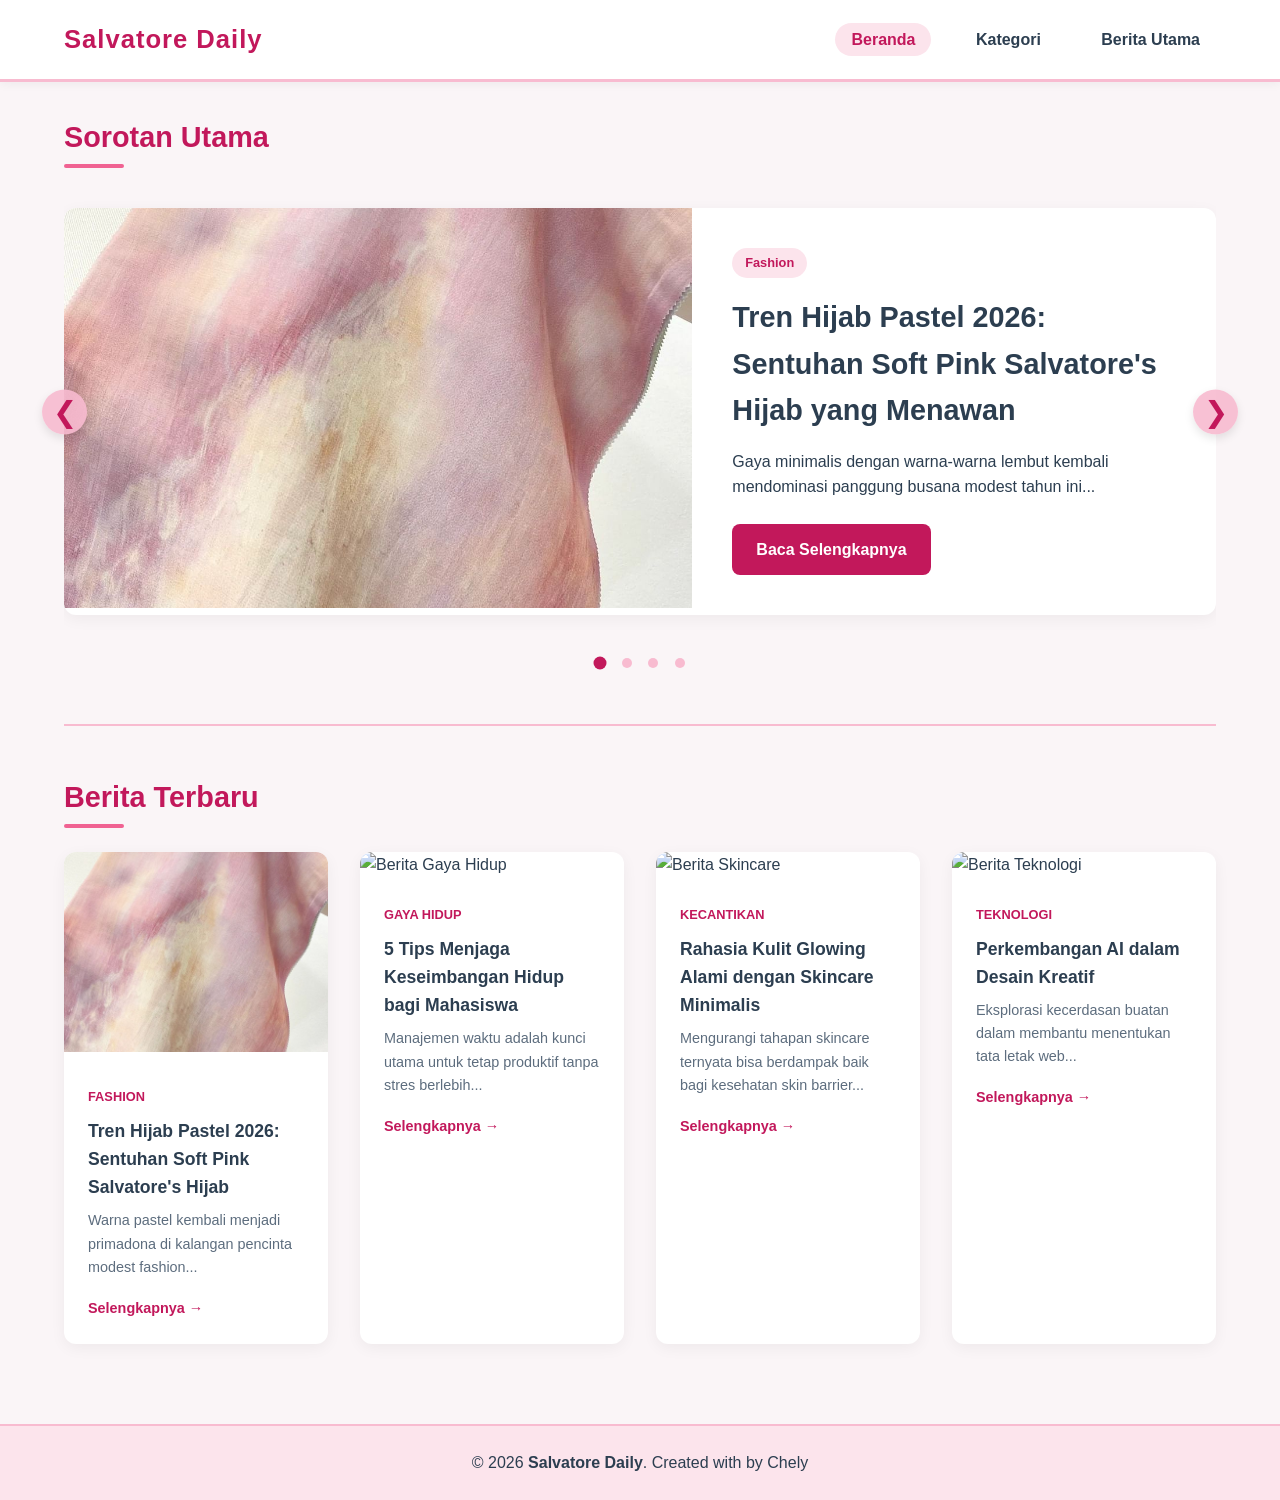
==== commit 4d0feba2: "Ganti footer dengan created with chely)" ====
--- a/index.html
+++ b/index.html
@@ -120,7 +120,7 @@
     </main>
 
     <footer>
-        <p>&copy; 2026 <strong>Salvatore Daily</strong>. Created with ♥ by Felita Azzahra Ramadhani</p>
+        <p>&copy; 2026 <strong>Salvatore Daily</strong>. Created with by Chely</p>
     </footer>
 
     <script>
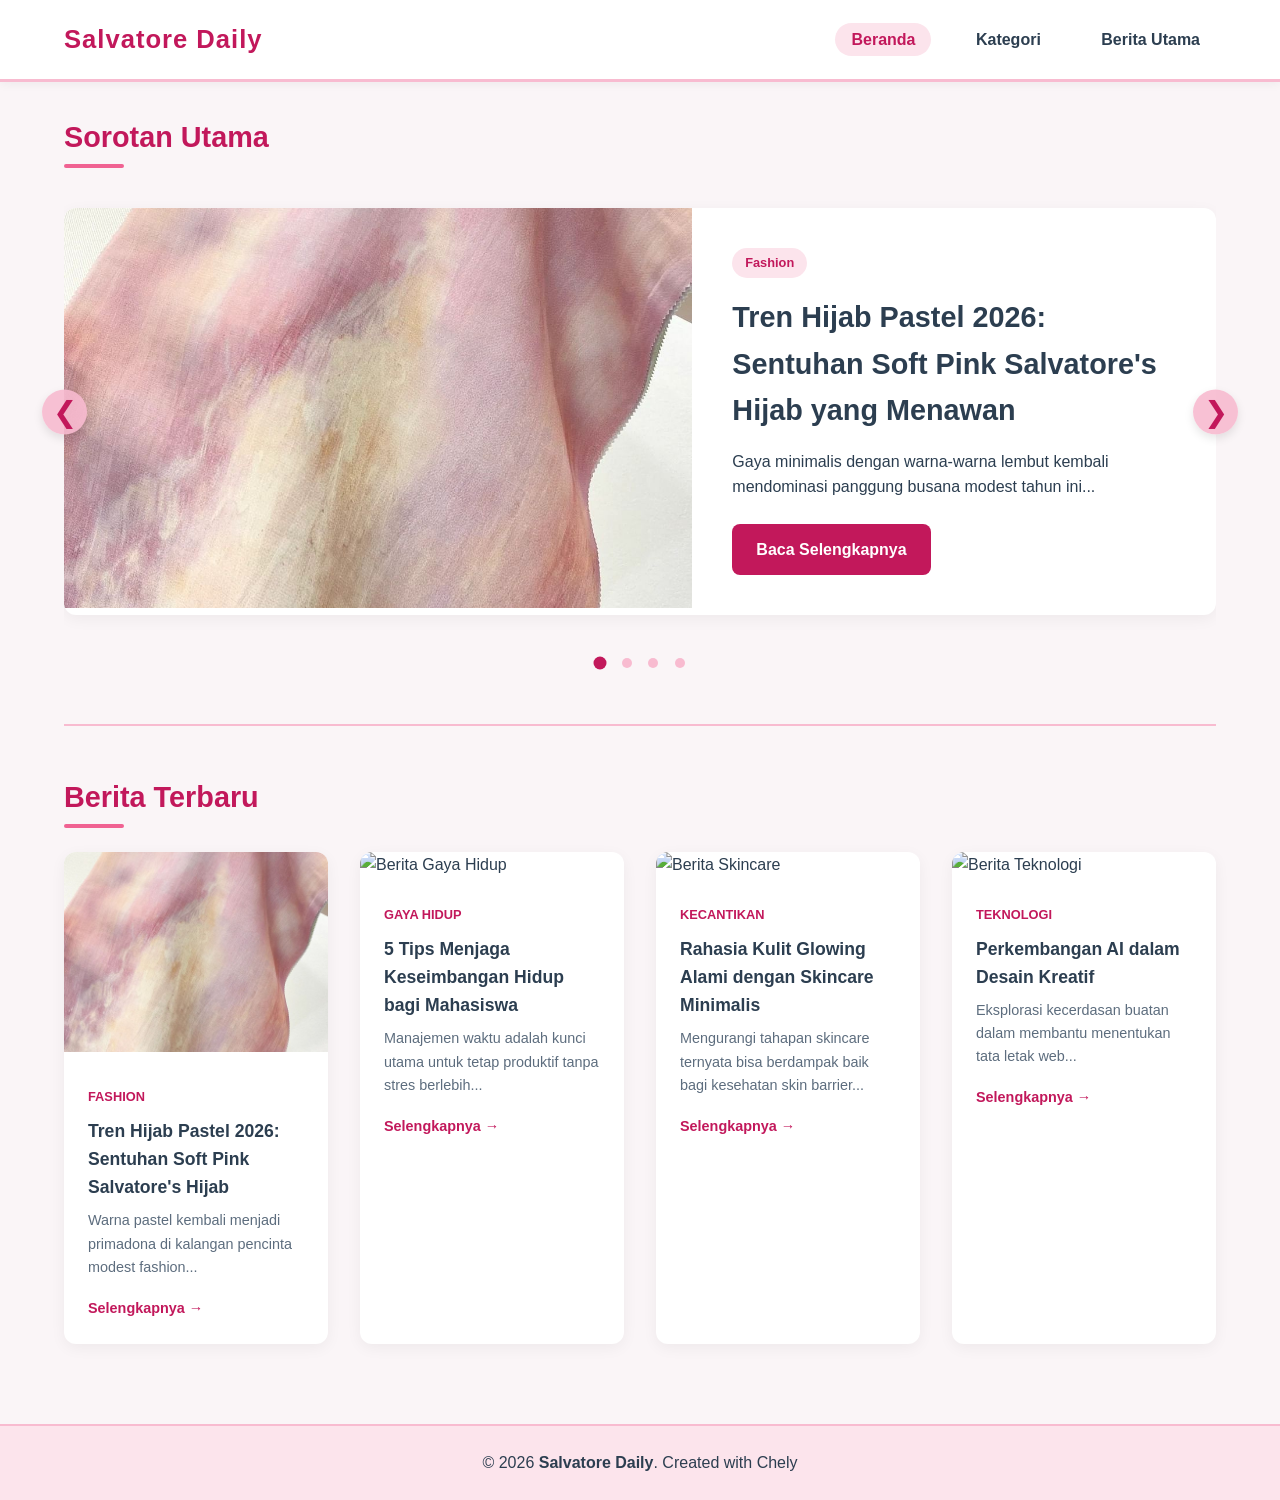
==== commit 3db299f5: "Ganti footer dengan created with chely di index dan kategori)" ====
--- a/index.html
+++ b/index.html
@@ -120,7 +120,7 @@
     </main>
 
     <footer>
-        <p>&copy; 2026 <strong>Salvatore Daily</strong>. Created with by Chely</p>
+        <p>&copy; 2026 <strong>Salvatore Daily</strong>. Created with Chely</p>
     </footer>
 
     <script>
